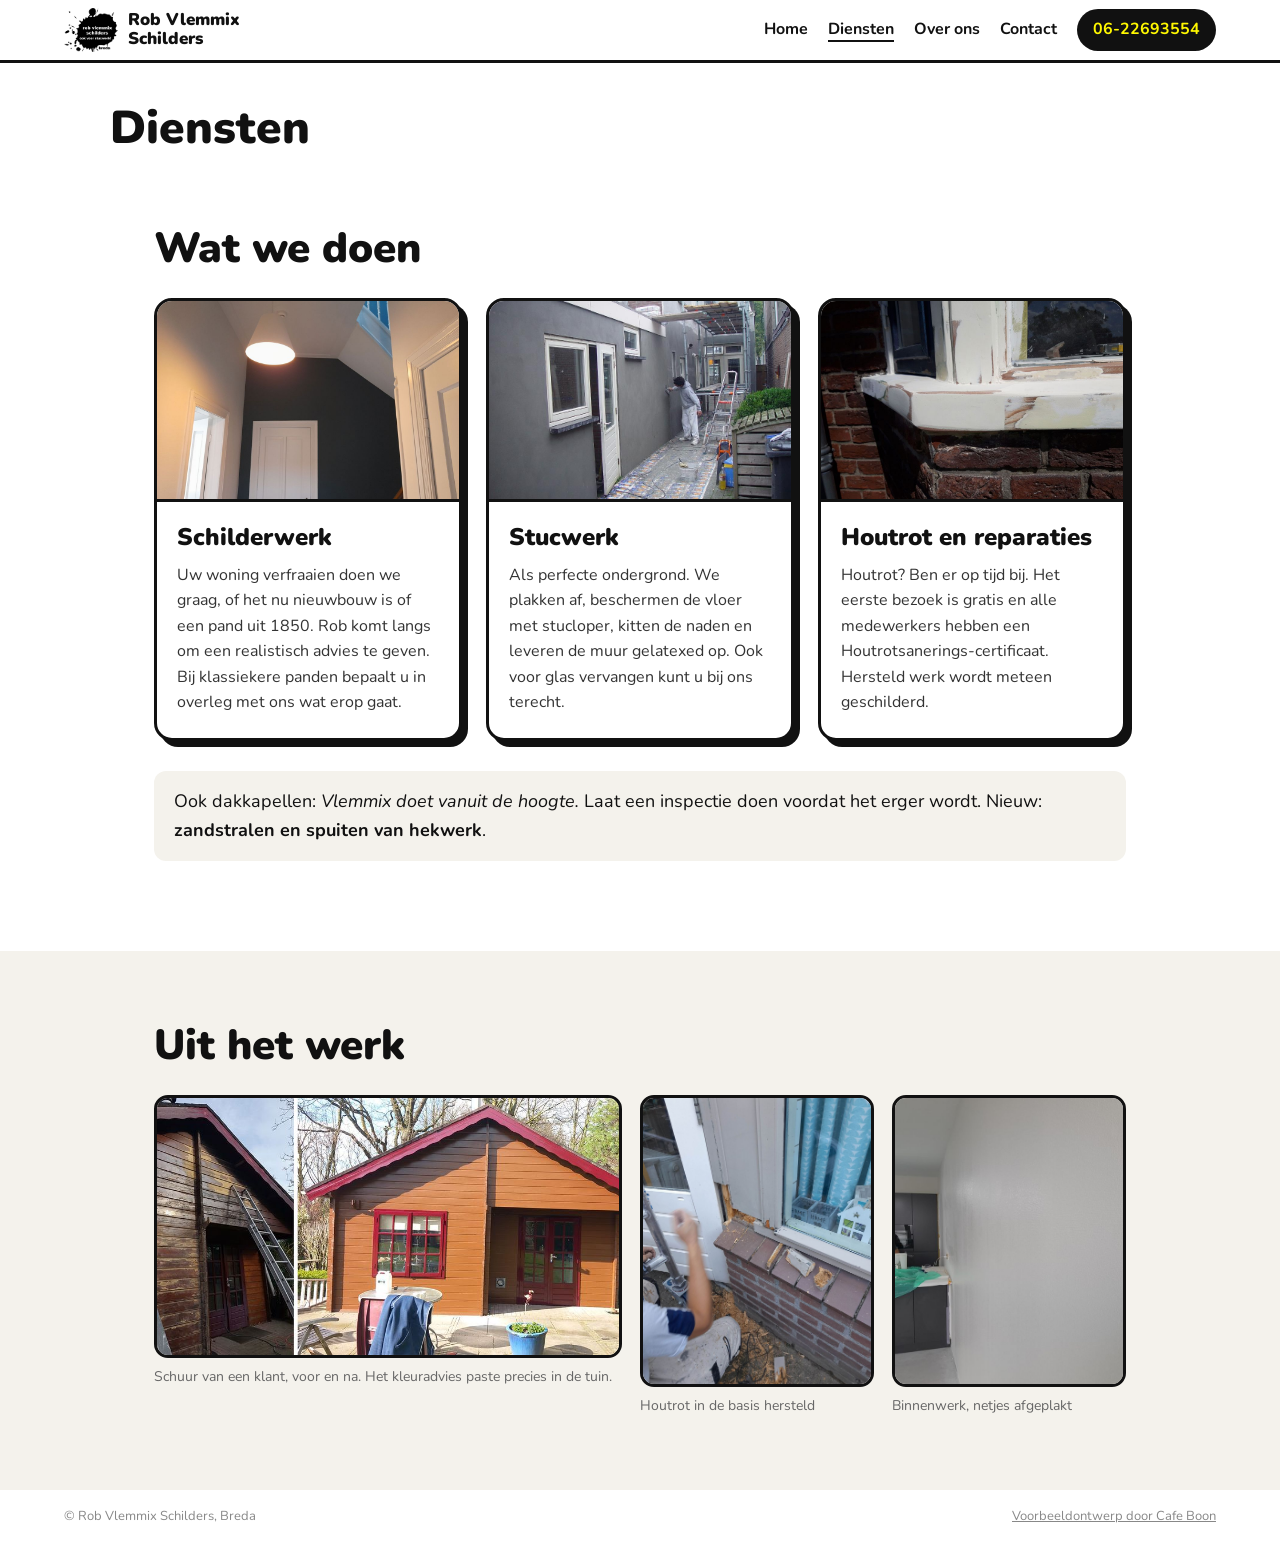
==== aanbod.html @ a2c06938 "Website opgedeeld in meerdere pagina's" ====
<!doctype html>
<html lang="nl">
<head>
<meta charset="utf-8">
<meta name="viewport" content="width=device-width, initial-scale=1">
<title>Diensten | Rob Vlemmix Schilders Breda</title>
<meta name="description" content="Rob Vlemmix Schilders in Breda: binnen- en buitenschilderwerk, stucwerk, houtrotherstel en dakkapellen. Gratis langskomen voor een vrijblijvende offerte.">
<meta name="robots" content="noindex">
<link rel="icon" href="images/favicon.png">
<meta property="og:title" content="Rob Vlemmix Schilders Breda">
<meta property="og:description" content="Hekel aan schuren en schilderen? Vlemmix niet!">
<meta property="og:image" content="https://robvlemmixschilders.cafeboon.com/images/og.jpg">
<link rel="preconnect" href="https://fonts.googleapis.com">
<link rel="preconnect" href="https://fonts.gstatic.com" crossorigin>
<link href="https://fonts.googleapis.com/css2?family=Nunito:wght@400;600;700;800;900&display=swap" rel="stylesheet">
<link rel="stylesheet" href="style.css">
</head>
<body>
<header class="top">
<a class="brand" href="index.html"><img alt="Rob Vlemmix Schilders Breda" height="51" src="images/logo_zwart.png" width="62"/><span>Rob Vlemmix<br/>Schilders</span></a>
<nav><a href="index.html">Home</a><a aria-current="page" href="aanbod.html">Diensten</a><a href="over.html">Over ons</a><a href="contact.html">Contact</a><a class="call" href="tel:+31622693554">06-22693554</a></nav>
</header>
<div aria-label="Pagina's" class="sn-bar" role="navigation"><a class="sn-link" href="index.html">Home</a><a aria-current="page" class="sn-link" href="aanbod.html">Diensten</a><a class="sn-link" href="over.html">Over ons</a><a class="sn-link" href="contact.html">Contact</a></div>
<div class="sn-head"><h1>Diensten</h1></div>
<section class="wrap" id="diensten">
<h2>Wat we doen</h2>
<div class="cards">
<article>
<img alt="Binnenschilderwerk met donkere wand en witte deur" loading="lazy" src="images/schilderwerk.jpg"/>
<h3>Schilderwerk</h3>
<p>Uw woning verfraaien doen we graag, of het nu nieuwbouw is of een pand uit 1850. Rob komt langs om een realistisch advies te geven. Bij klassiekere panden bepaalt u in overleg met ons wat erop gaat.</p>
</article>
<article>
<img alt="Buitenstucwerk aan een gevel" loading="lazy" src="images/stuc2.jpg"/>
<h3>Stucwerk</h3>
<p>Als perfecte ondergrond. We plakken af, beschermen de vloer met stucloper, kitten de naden en leveren de muur gelatexed op. Ook voor glas vervangen kunt u bij ons terecht.</p>
</article>
<article>
<img alt="Hersteld houtrot aan een kozijn" loading="lazy" src="images/reparaties.jpg"/>
<h3>Houtrot en reparaties</h3>
<p>Houtrot? Ben er op tijd bij. Het eerste bezoek is gratis en alle medewerkers hebben een Houtrotsanerings-certificaat. Hersteld werk wordt meteen geschilderd.</p>
</article>
</div>
<p class="extra">Ook dakkapellen: <i>Vlemmix doet vanuit de hoogte.</i> Laat een inspectie doen voordat het erger wordt. Nieuw: <b>zandstralen en spuiten van hekwerk</b>.</p>
</section>
<section class="band" id="werk">
<div class="wrap">
<h2>Uit het werk</h2>
<div class="gal">
<figure class="g-wide"><img alt="Schuur voor en na het schilderen" loading="lazy" src="images/schuur.jpg"/><figcaption>Schuur van een klant, voor en na. Het kleuradvies paste precies in de tuin.</figcaption></figure>
<figure><img alt="Houtrotherstel aan een kozijn" loading="lazy" src="images/houtrot.jpg"/><figcaption>Houtrot in de basis hersteld</figcaption></figure>
<figure><img alt="Binnenwerk in uitvoering" loading="lazy" src="images/binnen.jpg"/><figcaption>Binnenwerk, netjes afgeplakt</figcaption></figure>
</div>
</div>
</section>
<footer>
<span>© Rob Vlemmix Schilders, Breda</span>
<a href="https://cafeboon.com" rel="noopener" target="_blank">Voorbeeldontwerp door Cafe Boon</a>
</footer>
</body></html>
---- style.css ----
:root{--y:#fff800;--k:#111;--g:#f4f2ec;--m:#666}
*{box-sizing:border-box}html{scroll-behavior:smooth}
body{margin:0;font-family:'Nunito',sans-serif;color:var(--k);line-height:1.6;background:#fff}
img{max-width:100%;display:block}
.top{position:sticky;top:0;z-index:10;display:flex;justify-content:space-between;align-items:center;padding:8px 5vw;background:#fff;border-bottom:3px solid var(--k)}
.brand{display:flex;align-items:center;gap:10px;text-decoration:none;color:var(--k);font-weight:900;line-height:1.1;font-size:17px}
.brand img{height:44px;width:auto}
nav{display:flex;align-items:center;gap:20px}
nav a{color:var(--k);text-decoration:none;font-weight:700}
nav a.call{background:var(--k);color:var(--y);padding:8px 16px;border-radius:99px}
.hero{position:relative;overflow:hidden;background:var(--k);color:#fff;padding:90px 5vw 80px}
.hero-in{position:relative;z-index:2;max-width:720px}
.splat{position:absolute;right:-8%;top:-10%;height:130%;width:auto;opacity:.08;z-index:1}
.tag{font-weight:800;text-transform:uppercase;letter-spacing:.1em;font-size:13px;color:var(--y);margin:0 0 14px}
h1{font-size:clamp(34px,6vw,68px);line-height:1.05;font-weight:900;margin:0 0 20px}
mark{background:var(--y);color:var(--k);padding:0 .15em;border-radius:6px}
.sub{font-size:19px;max-width:620px;color:#ddd}
.note{color:#bbb;font-size:15px;margin-top:18px}
.actions{display:flex;flex-wrap:wrap;gap:12px;margin-top:26px}
.btn{display:inline-block;background:var(--y);color:var(--k);font-weight:800;text-decoration:none;padding:14px 24px;border-radius:99px;border:2px solid var(--y)}
.btn.ghost{background:transparent;color:#fff;border-color:#fff}
.btn.small{padding:9px 18px}
.winter{display:flex;gap:18px;align-items:center;justify-content:center;flex-wrap:wrap;background:var(--y);padding:18px 5vw;text-align:left}
.winter img{width:64px;height:64px}.winter p{margin:0;max-width:640px}
.winter .btn{background:var(--k);color:var(--y);border-color:var(--k)}
.wrap{max-width:1100px;margin:0 auto;padding:72px 5vw}
h2{font-size:clamp(28px,3.4vw,42px);font-weight:900;line-height:1.1;margin:0 0 26px}
.cards{display:grid;grid-template-columns:repeat(3,1fr);gap:24px}
.cards article{border:3px solid var(--k);border-radius:18px;overflow:hidden;background:#fff;box-shadow:6px 6px 0 var(--k)}
.cards img{width:100%;aspect-ratio:3/2;object-fit:cover;border-bottom:3px solid var(--k)}
.cards h3{font-size:24px;margin:16px 20px 6px;font-weight:900}.cards p{margin:0 20px 22px;color:#333}
.extra{margin-top:30px;font-size:18px;background:var(--g);padding:16px 20px;border-radius:12px}
.band{background:var(--g)}
.gal{display:grid;grid-template-columns:2fr 1fr 1fr;gap:18px;align-items:start}
.gal figure{margin:0}.gal img{width:100%;border-radius:14px;border:3px solid var(--k);aspect-ratio:4/5;object-fit:cover}
.gal .g-wide img{aspect-ratio:16/9}
.gal figcaption{font-size:14px;color:var(--m);margin-top:8px}
.about{display:grid;grid-template-columns:.8fr 1.2fr;gap:50px;align-items:center}
.about>img{border-radius:18px;border:3px solid var(--k);aspect-ratio:4/5;object-fit:cover;width:100%;box-shadow:8px 8px 0 var(--y)}
blockquote{margin:20px 0;padding:6px 0 6px 18px;border-left:6px solid var(--y);font-size:18px;font-weight:600}
cite{display:block;font-style:normal;font-size:14px;color:var(--m);margin-top:6px;font-weight:700}
.contact{background:var(--k);color:#fff}.contact .wrap{padding:80px 5vw}
.lead{font-size:19px;color:#ddd}
.phone{display:block;font-size:clamp(36px,7vw,72px);font-weight:900;color:var(--y);text-decoration:none;line-height:1.1;margin:10px 0}
.mail{color:#fff;font-size:20px;font-weight:700}
address{font-style:normal;margin:18px 0 24px;color:#ccc}
footer{display:flex;justify-content:space-between;flex-wrap:wrap;gap:8px;padding:16px 5vw;font-size:13px;color:#888;background:#fff}
footer a{color:#888}
@media(max-width:820px){.cards,.about,.gal{grid-template-columns:1fr}nav a:not(.call){display:none}.hero{padding:56px 5vw}.brand span{font-size:14px}.about>img{max-width:340px}}
/* sitenav:start */
.sn-bar{display:none;gap:6px;overflow-x:auto;white-space:nowrap;-webkit-overflow-scrolling:touch;padding:8px 12px;background:inherit;color:inherit;font:inherit;line-height:1.2;border-bottom:1px solid rgba(128,128,128,.35);box-sizing:border-box;max-width:100%}
.sn-bar a.sn-link{flex:0 0 auto;padding:9px 15px;border-radius:999px;color:inherit;text-decoration:none;font-size:15px;font-weight:600;letter-spacing:0;text-transform:none;margin:0}
.sn-bar a.sn-link[aria-current="page"]{background:rgba(128,128,128,.2);box-shadow:inset 0 -2px 0 currentColor}
@media(max-width:820px){.sn-bar{display:flex}}
nav a[aria-current="page"]:not(.cta):not(.btn):not(.call){text-decoration:underline;text-underline-offset:6px;text-decoration-thickness:2px}
.sn-head{max-width:1100px;margin:0 auto;padding:40px 20px 0;box-sizing:border-box}
.sn-head h1{margin:0;color:inherit;font-size:clamp(30px,5vw,46px);line-height:1.1}
.sn-cards{max-width:1100px;margin:0 auto;padding:40px 20px;display:grid;grid-template-columns:repeat(auto-fit,minmax(230px,1fr));gap:16px;box-sizing:border-box}
.sn-card{display:block;padding:20px 22px;border:1px solid rgba(128,128,128,.45);border-radius:10px;background:rgba(128,128,128,.07);color:inherit;text-decoration:none;min-width:0}
.sn-card strong{display:block;font-size:1.25em;margin:0 0 6px;color:inherit}
.sn-card span{display:block;opacity:.8;font-size:.95em;line-height:1.4}
.sn-card:hover,.sn-card:focus-visible{border-color:currentColor}
/* sitenav:end */
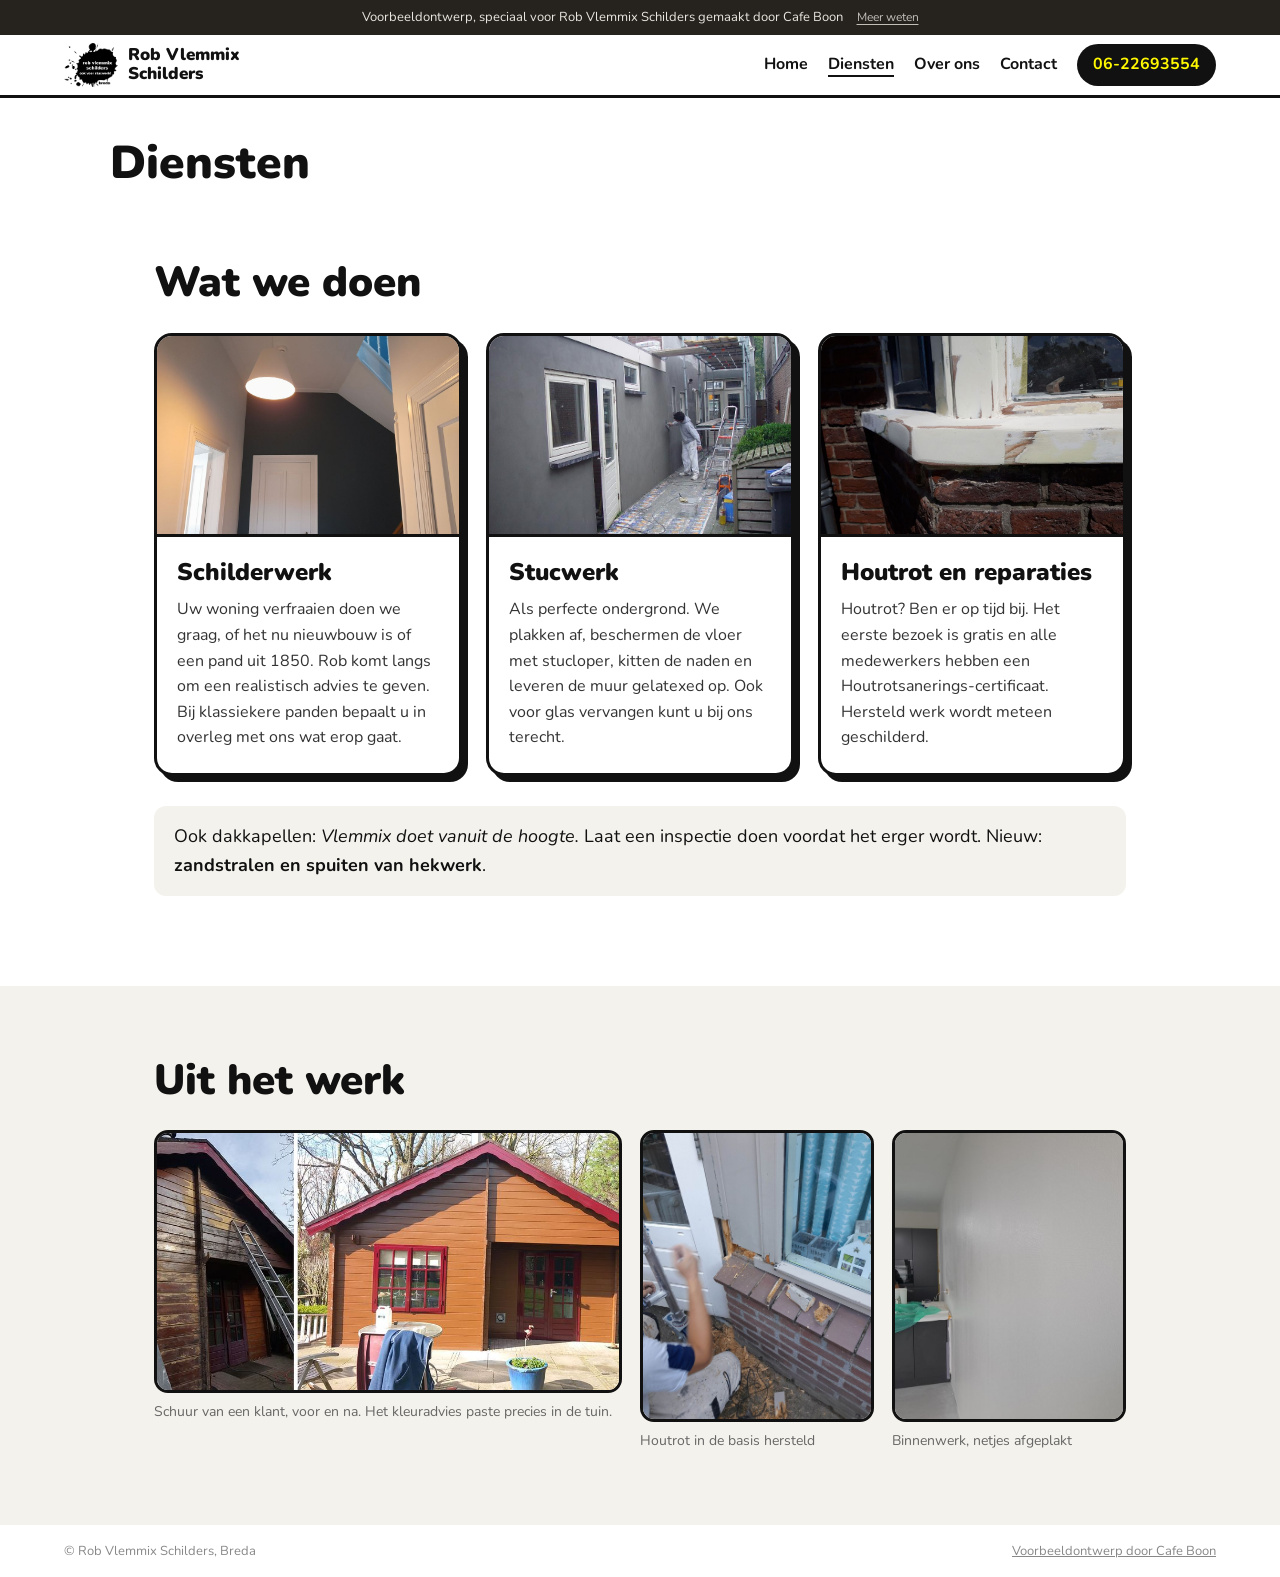
==== commit a66e17ff: "Werkende formulieren voor afspraken en aanvragen" ====
--- a/aanbod.html
+++ b/aanbod.html
@@ -16,6 +16,7 @@
 <link rel="stylesheet" href="style.css">
 </head>
 <body>
+<div class="vb-banner" role="note"><span>Voorbeeldontwerp, speciaal voor Rob Vlemmix Schilders gemaakt door Cafe Boon</span><a href="https://cafeboon.com">Meer weten</a></div>
 <header class="top">
 <a class="brand" href="index.html"><img alt="Rob Vlemmix Schilders Breda" height="51" src="images/logo_zwart.png" width="62"/><span>Rob Vlemmix<br/>Schilders</span></a>
 <nav><a href="index.html">Home</a><a aria-current="page" href="aanbod.html">Diensten</a><a href="over.html">Over ons</a><a href="contact.html">Contact</a><a class="call" href="tel:+31622693554">06-22693554</a></nav>
--- a/style.css
+++ b/style.css
@@ -61,3 +61,31 @@
 .sn-card span{display:block;opacity:.8;font-size:.95em;line-height:1.4}
 .sn-card:hover,.sn-card:focus-visible{border-color:currentColor}
 /* sitenav:end */
+/* voorbeeld-formulier:start */
+@layer sn{.sn-form button.btn{border:0;font:inherit;cursor:pointer;line-height:1.2}}
+.sn-formsec{padding:36px 0 72px}
+.sn-formwrap{max-width:1100px;margin:0 auto;padding:0 20px;box-sizing:border-box}
+.sn-formwrap>h2{margin:0 0 12px}
+.sn-formwrap>.sn-lead,.sn-formwrap>.sn-form,.sn-formwrap>.sn-done{max-width:720px}
+.sn-formwrap .sn-lead{margin:0 0 24px;opacity:.85}
+.sn-form{display:grid;grid-template-columns:1fr 1fr;gap:16px}
+.sn-field{display:flex;flex-direction:column;gap:6px;min-width:0;text-align:left}
+.sn-field.full{grid-column:1/-1}
+.sn-field label{font-size:14px;font-weight:600}
+.sn-field input,.sn-field select,.sn-field textarea{font:inherit;font-size:16px;line-height:1.4;color:inherit;background:rgba(128,128,128,.12);border:1px solid rgba(128,128,128,.55);border-radius:8px;padding:11px 12px;width:100%;box-sizing:border-box;min-width:0;max-width:100%;-webkit-appearance:none;appearance:none}
+.sn-field select{background-image:linear-gradient(45deg,transparent 50%,currentColor 50%),linear-gradient(135deg,currentColor 50%,transparent 50%);background-position:calc(100% - 20px) 50%,calc(100% - 15px) 50%;background-size:5px 5px;background-repeat:no-repeat;padding-right:38px}
+.sn-field select option{color:#111;background:#fff}
+.sn-field textarea{resize:vertical}
+.sn-field input:focus,.sn-field select:focus,.sn-field textarea:focus{outline:2px solid currentColor;outline-offset:1px}
+.sn-done{padding:28px;border:1px solid rgba(128,128,128,.55);border-radius:12px;background:rgba(128,128,128,.1)}
+.sn-done h2{margin:0 0 10px}
+.sn-done p{margin:0}
+.sn-done a{text-decoration:underline;text-underline-offset:3px;font-weight:600}
+.sn-formlink{padding:0 0 56px}
+@media(max-width:640px){.sn-form{grid-template-columns:1fr}.sn-formsec{padding:24px 0 56px}}
+/* voorbeeld-formulier:end */
+/* voorbeeldbanner:start */
+.vb-banner{display:flex;flex-wrap:wrap;justify-content:center;align-items:baseline;gap:2px 14px;padding:8px 16px;background:#26231f;color:#e9e6df;font-size:13px;line-height:1.45;letter-spacing:0;text-transform:none;font-weight:400;text-align:center;position:relative;z-index:1000}
+.vb-banner a{color:inherit;opacity:.8;text-decoration:underline;text-underline-offset:3px;font-size:12px;font-weight:400;white-space:nowrap;letter-spacing:0;text-transform:none}
+.vb-banner a:hover{opacity:1}
+/* voorbeeldbanner:end */
